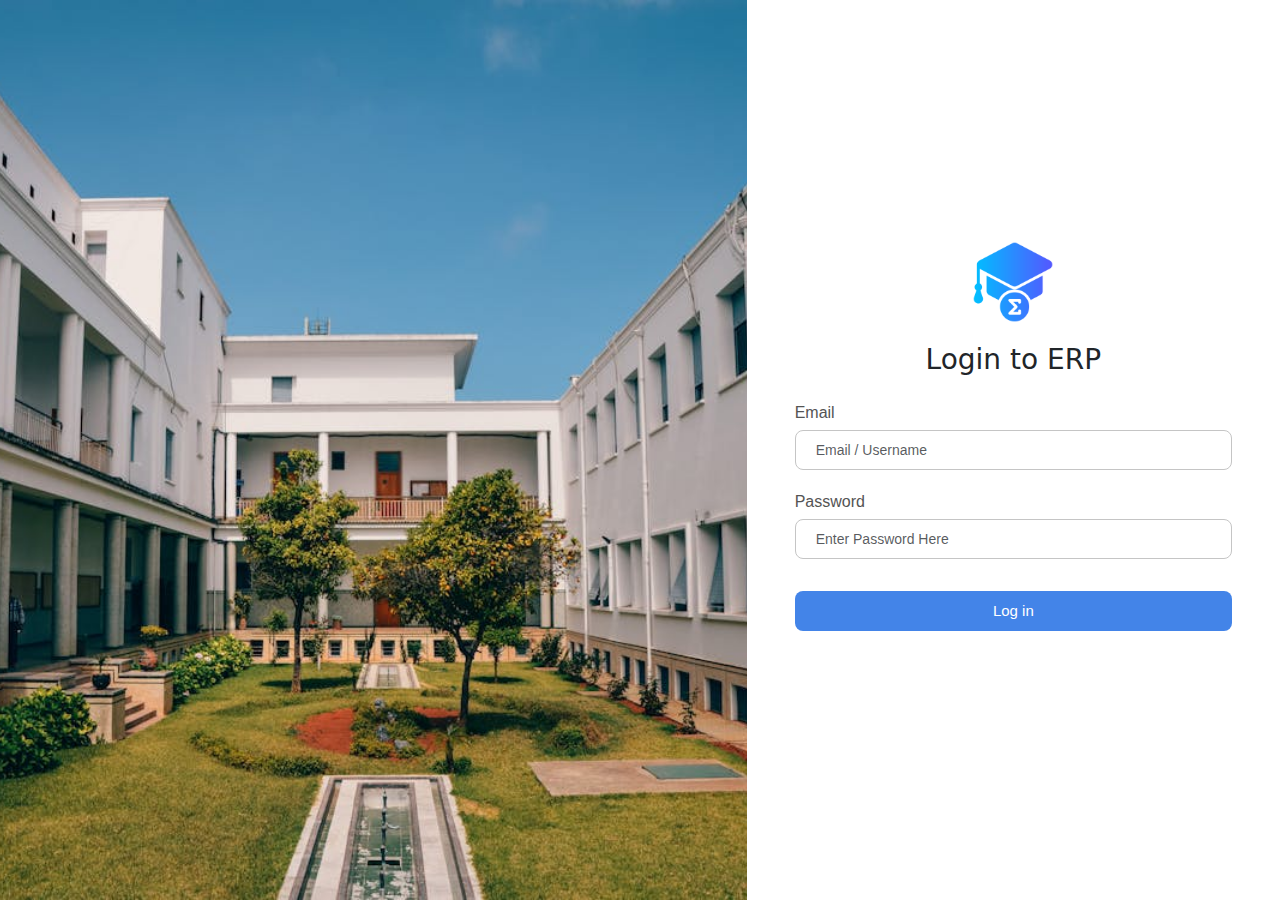
==== login.html @ a4986df0 "login page" ====
<!doctype html>
<html lang="en">
  <head>
    <meta charset="utf-8">
    <meta name="viewport" content="width=device-width, initial-scale=1">
    <title>School Management System</title>
    <link href="https://cdn.jsdelivr.net/npm/bootstrap@5.3.3/dist/css/bootstrap.min.css" rel="stylesheet" integrity="sha384-QWTKZyjpPEjISv5WaRU9OFeRpok6YctnYmDr5pNlyT2bRjXh0JMhjY6hW+ALEwIH" crossorigin="anonymous">

    <link rel="stylesheet" href="scss/style.css">
  </head>
  <body class="login">

<div class="container-fluid h-100">
    <div class="row h-100">
        <div class="col-lg-7  login__image ">
            <img src="images/school-1.jpeg" alt="img">
            
        </div>
        <div class="col-lg-5 bg-white p-lg-5 p-3 d-flex justify-content-center align-items-center">
            <div class="login__form w-100 ">
                <div class="text-center">
                    <img class="logo" src="images/School_MS.png" alt="">
                    <h3 class="py-3">
                        Login to ERP</h3>
                </div>
               

                    <form action="#" method="post" class="login-form">
                        <input type="hidden" name="ingrails_validation" value="668e204c9c5f07ef23dc1c8387b91e3b">

                        <label>Email</label>
                        <input type="text" name="email" class="form-control" placeholder="Email / Username" required="">
                        <label>Password</label>
                        <input type="password" name="password" class="form-control" placeholder="Enter Password Here" required="">

                        
                        <button class="submit-btn" type="submit">Log in</button>

                    </form>

            </div>
        </div>
    </div>
</div>
    


    <script src="https://cdn.jsdelivr.net/npm/bootstrap@5.3.3/dist/js/bootstrap.bundle.min.js" integrity="sha384-YvpcrYf0tY3lHB60NNkmXc5s9fDVZLESaAA55NDzOxhy9GkcIdslK1eN7N6jIeHz" crossorigin="anonymous"></script>
  </body>
</html>
---- scss/style.css ----
.login {
  height: 100vh;
}
.login__image {
  position: relative;
}
.login__image img {
  background-image: url("../images/school-1.jpeg");
  -o-object-fit: cover;
     object-fit: cover;
  position: absolute;
  top: 0;
  left: 0;
  width: 100%;
  height: 100%;
  object-fit: cover;
  -o-object-position: 50% 100%;
     object-position: 50% 100%;
}
.login__form .logo {
  height: 90px;
}
.login .login-form input {
  width: 100%;
  display: block;
  height: 40px;
  border: 1px solid #c5c5c5;
  box-shadow: none !important;
  outline: none !important;
  padding: 0 10px 0 20px;
  margin-bottom: 20px;
  box-shadow: 0 2px 7px #c0d5f5;
  font-family: "Fira Sans", sans-serif;
  font-size: 14px;
  border-radius: 8px;
}
.login .login-form button {
  width: 100%;
  display: block;
  height: 40px;
  border: none !important;
  outline: none !important;
  box-shadow: none !important;
  margin: 32px 0 32px 0;
  cursor: pointer;
  background: #4384e8;
  color: #fff;
  font-family: "Fira Sans", sans-serif;
  font-weight: 400;
  font-size: 15px;
  border-radius: 8px;
}
.login .login-form label {
  display: inline-block;
  margin-bottom: 5px;
  font-family: "Fira Sans", sans-serif !important;
  font-weight: 400;
  color: #545454;
}
.login .login-form h3 {
  color: #0B0B0B;
  font-weight: 400;
  text-align: center;
  margin-top: 32px;
  margin-bottom: 32px;
  font-family: "Fira Sans", sans-serif !important;
}/*# sourceMappingURL=style.css.map */
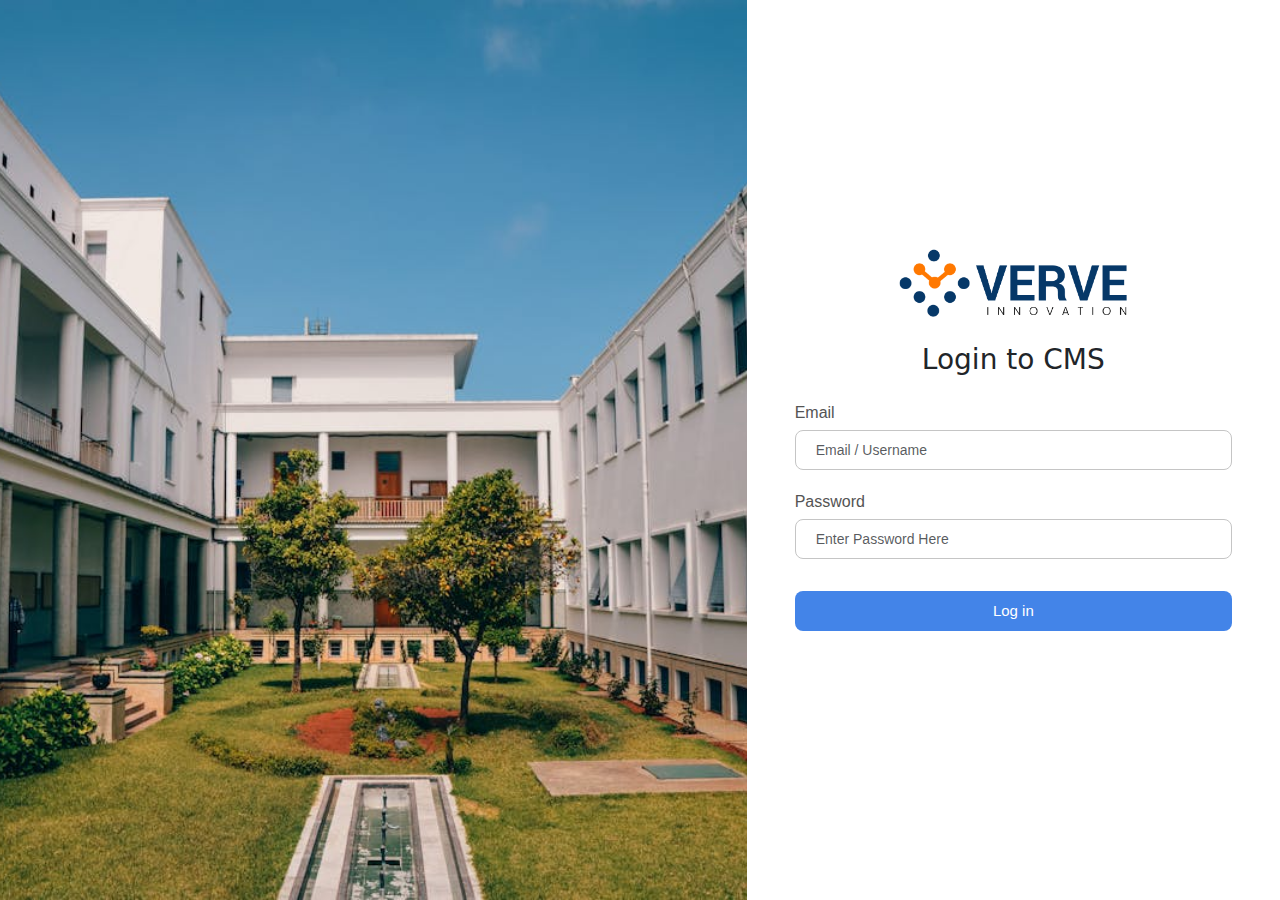
==== commit c38f9187: "changes" ====
--- a/login.html
+++ b/login.html
@@ -19,9 +19,9 @@
         <div class="col-lg-5 bg-white p-lg-5 p-3 d-flex justify-content-center align-items-center">
             <div class="login__form w-100 ">
                 <div class="text-center">
-                    <img class="logo" src="images/School_MS.png" alt="">
+                    <img class="logo" src="images/logo.png" alt="">
                     <h3 class="py-3">
-                        Login to ERP</h3>
+                        Login to CMS</h3>
                 </div>
                
 
